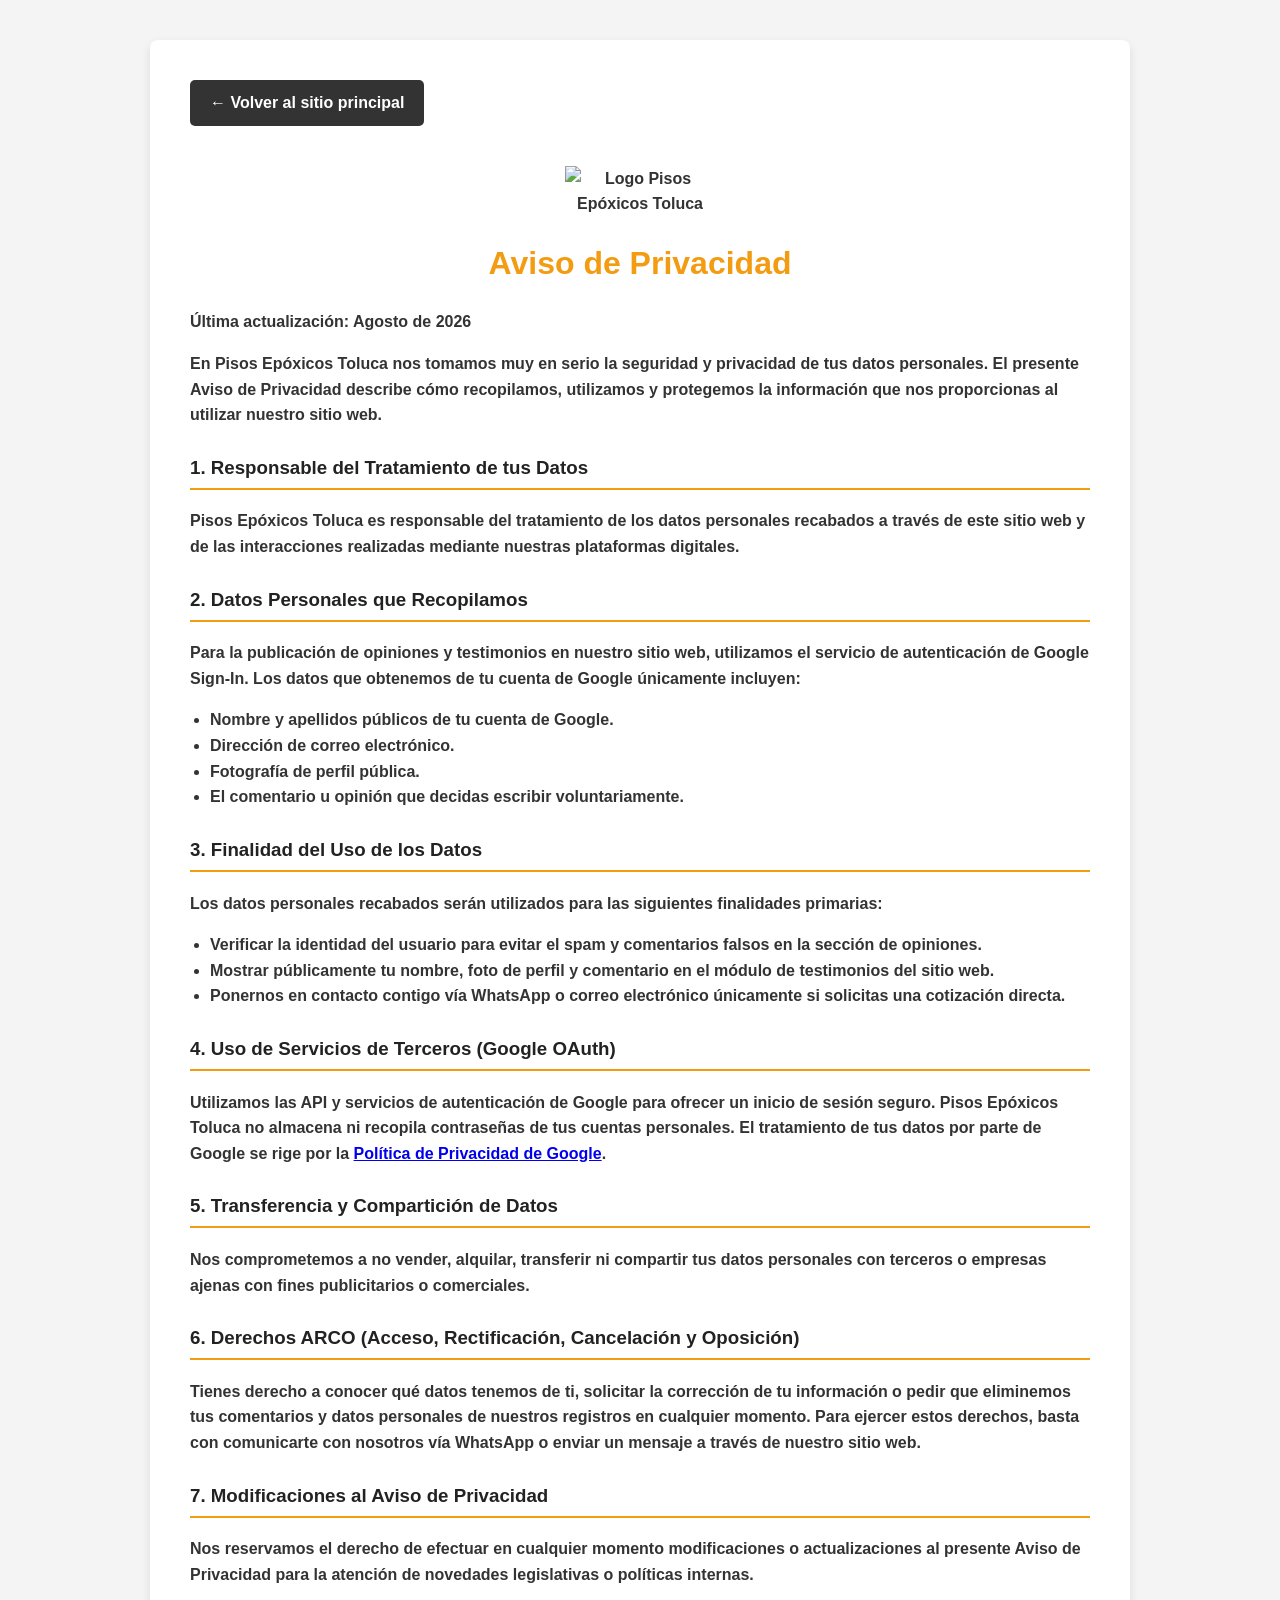
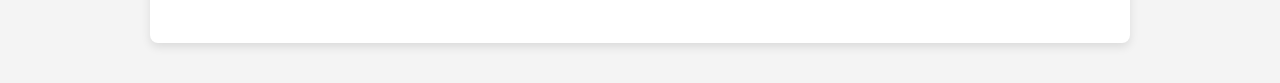
==== privacidad.html @ 03f93120 "Actualizacion de cookies, terminos y condiciones banner de cookies, terminos y condiciones" ====
<!DOCTYPE html>
<html lang="es">
<head>
    <meta charset="UTF-8">
    <meta name="viewport" content="width=device-width, initial-scale=1.0">
    <title>Aviso de Privacidad | Pisos Epóxicos Toluca</title>
    
    <!-- Icono para la pestaña (Favicon) -->
    <link rel="icon" type="image/png" href="img/logolmao.png">
    <link rel="stylesheet" href="pug/estilos.css?v=5">
    <style>
        body {
            font-family: Arial, sans-serif;
            line-height: 1.6;
            background-color: #f4f4f4;
            color: #333;
            margin: 0;
            padding: 0;
        }
        .container {
            max-width: 900px;
            margin: 40px auto;
            background: #fff;
            padding: 40px;
            border-radius: 8px;
            box-shadow: 0 4px 10px rgba(0,0,0,0.1);
        }
        h1 { color: #F39C12; text-align: center; margin-bottom: 20px; }
        h3 { color: #222; border-bottom: 2px solid #F39C12; padding-bottom: 5px; margin-top: 25px; }
        ul { padding-left: 20px; }
        .btn-volver {
            display: inline-block;
            margin-bottom: 20px;
            padding: 10px 20px;
            background: #333;
            color: #fff;
            text-decoration: none;
            border-radius: 5px;
            font-weight: bold;
        }
        .btn-volver:hover { background: #555; }
    </style>

<body>

<div class="container">
    <a href="index.html" class="btn-volver">← Volver al sitio principal</a>
    <div style="text-align: center; margin: 20px 0;">
        <img src="img/logolmao.png" alt="Logo Pisos Epóxicos Toluca" style="max-width: 150px; height: auto;">
    </div>
    <h1>Aviso de Privacidad</h1>
    <p><strong>Última actualización:</strong> Agosto de 2026</p>
    <p>En <strong>Pisos Epóxicos Toluca</strong> nos tomamos muy en serio la seguridad y privacidad de tus datos personales. El presente Aviso de Privacidad describe cómo recopilamos, utilizamos y protegemos la información que nos proporcionas al utilizar nuestro sitio web.</p>

    <h3>1. Responsable del Tratamiento de tus Datos</h3>
    <p><strong>Pisos Epóxicos Toluca</strong> es responsable del tratamiento de los datos personales recabados a través de este sitio web y de las interacciones realizadas mediante nuestras plataformas digitales.</p>

    <h3>2. Datos Personales que Recopilamos</h3>
    <p>Para la publicación de opiniones y testimonios en nuestro sitio web, utilizamos el servicio de autenticación de <strong>Google Sign-In</strong>. Los datos que obtenemos de tu cuenta de Google únicamente incluyen:</p>
    <ul>
        <li>Nombre y apellidos públicos de tu cuenta de Google.</li>
        <li>Dirección de correo electrónico.</li>
        <li>Fotografía de perfil pública.</li>
        <li>El comentario u opinión que decidas escribir voluntariamente.</li>
    </ul>

    <h3>3. Finalidad del Uso de los Datos</h3>
    <p>Los datos personales recabados serán utilizados para las siguientes finalidades primarias:</p>
    <ul>
        <li>Verificar la identidad del usuario para evitar el spam y comentarios falsos en la sección de opiniones.</li>
        <li>Mostrar públicamente tu nombre, foto de perfil y comentario en el módulo de testimonios del sitio web.</li>
        <li>Ponernos en contacto contigo vía WhatsApp o correo electrónico únicamente si solicitas una cotización directa.</li>
    </ul>

    <h3>4. Uso de Servicios de Terceros (Google OAuth)</h3>
    <p>Utilizamos las API y servicios de autenticación de Google para ofrecer un inicio de sesión seguro. <strong>Pisos Epóxicos Toluca</strong> no almacena ni recopila contraseñas de tus cuentas personales. El tratamiento de tus datos por parte de Google se rige por la <a href="https://policies.google.com/privacy" target="_blank" rel="noopener">Política de Privacidad de Google</a>.</p>

    <h3>5. Transferencia y Compartición de Datos</h3>
    <p>Nos comprometemos a no vender, alquilar, transferir ni compartir tus datos personales con terceros o empresas ajenas con fines publicitarios o comerciales.</p>

    <h3>6. Derechos ARCO (Acceso, Rectificación, Cancelación y Oposición)</h3>
    <p>Tienes derecho a conocer qué datos tenemos de ti, solicitar la corrección de tu información o pedir que eliminemos tus comentarios y datos personales de nuestros registros en cualquier momento. Para ejercer estos derechos, basta con comunicarte con nosotros vía <strong>WhatsApp</strong> o enviar un mensaje a través de nuestro sitio web.</p>

    <h3>7. Modificaciones al Aviso de Privacidad</h3>
    <p>Nos reservamos el derecho de efectuar en cualquier momento modificaciones o actualizaciones al presente Aviso de Privacidad para la atención de novedades legislativas o políticas internas.</p>
</div>

</body>
</html>
---- pug/estilos.css ----
/* ESTILOS GENERALES */

body {
    margin: 0;
    font-family: Arial, Helvetica, sans-serif;
    background: #f8f8f8;
    color: #000000;
    font-weight: bold;
}


/* ENCABEZADO*/
.hero {
    background-image:
        linear-gradient(
            rgba(244, 208, 63, 0.35),
            rgba(243, 156, 18, 0.35)
        ),
        url("img/zina2.jpg");

    background-size: cover;
    background-position: center;
    background-repeat: no-repeat;
    text-align: center;
    padding: 40px 20px 50px;
}
.overlay {
    max-width: 1100px;
    margin: 0 auto;
}

.logo-principal {
    display: block;
    width: 100%;
    max-width: 380px;
    margin: 0 auto 20px;
}

.hero-titulo {
    display: inline-block;
    background: #F39C12;
    color: black;
    font-size: 38px;
    font-weight: 900;
    padding: 14px 30px;
    margin-bottom: 15px;
    border-radius: 6px;
}

.hero-subtitulo {
    display: inline-block;
    background: #1a1712;
    color: #F39C12;
    font-size: 22px;
    font-weight: 900;
    padding: 12px 24px;
    border-radius: 6px;
    max-width: 950px;
    line-height: 1.4;
}
/*BOTÓN DE WHATSAPP */

.boton-whatsapp {
    display: inline-block;
    background: #25D366;
    color: white;
    padding: 15px 28px;
    text-decoration: none;
    border-radius: 30px;
    font-size: 18px;
    font-weight: bold;
    transition: transform 0.3s ease, background 0.3s ease;
}

.boton-whatsapp:hover {
    background: #1ebe5d;
    transform: scale(1.05);
}

/* Contenedor del botón debajo de Comentarios */

.contenedor-whatsapp {
    display: flex;
    justify-content: center;
    align-items: center;
    margin-top: 25px;
}


/* SECCIONES */

section {
    padding: 40px 20px;
    max-width: 1100px;
    margin: auto;
    box-sizing: border-box;
}

.titulo-seccion {
    text-align: left;
    font-size: 32px;
    margin-top: 0;
    margin-bottom: 25px;
    color: #F39C12;
    font-weight: bold;
}


/* SERVICIOS */

.servicios {
    display: grid;
    grid-template-columns: repeat(auto-fit, minmax(220px, 1fr));
    gap: 20px;
}


/* TARJETAS */

.card {
    background: rgb(249, 249, 247);
    padding: 25px;
    border-radius: 15px;
    text-align: left;
    box-shadow: 0 4px 12px rgba(0, 0, 0, 0.15);
    box-sizing: border-box;
    font-weight: bold;
    transition: transform 0.3s ease, box-shadow 0.3s ease;
}

.card:hover {
    transform: translateY(-3px);
    box-shadow: 0 8px 18px rgba(0, 0, 0, 0.18);
}

.card h2,
.card h3,
.card h4 {
    margin-top: 0;
    margin-bottom: 15px;
    text-align: left;
}

.card p {
    margin-top: 0;
    margin-bottom: 15px;
    line-height: 1.5;
    text-align: left;
    font-weight: bold;
}

.card p:last-child {
    margin-bottom: 0;
}


/* Tarjetas de información */

.card-informacion {
    width: 100%;
    padding: 30px;
    text-align: left;
}

.card-informacion p {
    margin-top: 0;
    margin-bottom: 16px;
    line-height: 1.6;
    font-size: 16px;
    text-align: left;
    font-weight: bold;
}

.card-informacion p:last-child {
    margin-bottom: 0;
}


/* GALERÍA */

.galeria {
    display: grid;
    grid-template-columns: repeat(4, 1fr);
    gap: 18px;
}

.galeria img {
    width: 100%;
    height: 250px;
    object-fit: cover;
    border-radius: 15px;
    box-shadow: 0 8px 20px rgba(0, 0, 0, 0.25);
    cursor: pointer;
    transition: transform 0.3s ease;
    display: block;
}

.galeria img:hover {
    transform: scale(1.01);
}


/* COMENTARIOS */

.comentarios {
    background: white;
    border-left: 6px solid #b9bdbd;
    padding: 20px;
    border-radius: 10px;
    font-size: 18px;
    text-align: left;
    font-weight: bold;
    box-shadow: 0 4px 12px rgba(0, 0, 0, 0.12);
}

.comentarios p {
    text-align: left;
    line-height: 1.5;
    margin-top: 0;
    margin-bottom: 15px;
}

.comentarios p:last-child {
    margin-bottom: 0;
}


/* PIE DE PÁGINA*/

footer {
    background: #F39C12;
    color: rgb(25, 25, 23);
    text-align: center;
    padding: 20px;
    margin-top: 30px;
    font-weight: bold;
}

footer p {
    margin: 0;
}


/* VISOR DE IMÁGENES*/

.visor {
    display: none;
    position: fixed;
    inset: 0;
    background: rgba(0, 0, 0, 0.92);
    z-index: 999;
    text-align: center;
    padding: 30px;
    box-sizing: border-box;
}

.contenido-visor {
    max-width: 900px;
    margin: auto;
}

.visor img {
    max-width: 90%;
    max-height: 70vh;
    border-radius: 15px;
    box-shadow: 0 8px 25px rgba(0, 0, 0, 0.5);
}

.visor h3,
.visor p {
    color: white;
}

.visor h3 {
    margin-top: 20px;
    margin-bottom: 15px;
    font-size: 24px;
    text-align: center;
}

.visor p {
    max-width: 800px;
    margin: 18px auto 0;
    font-size: 18px;
    line-height: 1.5;
    text-align: center;
}

#cerrar {
    color: white;
    font-size: 40px;
    position: absolute;
    top: 15px;
    right: 30px;
    cursor: pointer;
}


/* FLECHAS DEL VISOR */

.flecha {
    position: absolute;
    top: 50%;
    transform: translateY(-50%);
    background: rgba(255, 255, 255, 0.2);
    color: white;
    border: none;
    font-size: 45px;
    padding: 10px 18px;
    cursor: pointer;
    border-radius: 50%;
}

.flecha:hover {
    background: rgba(255, 255, 255, 0.4);
}

.flecha-izq {
    left: 25px;
}

.flecha-der {
    right: 25px;
}


/* AJUSTES RESPONSIVOS PARA TABLET */

@media (max-width: 768px) {

    body {
        overflow-x: hidden;
    }

    /* Encabezado */

    .hero {
        padding: 30px 15px 40px;
        background-position: center;
    }

    .overlay {
        width: 100%;
    }

    .logo-principal {
        width: 100%;
        max-width: 280px;
        height: auto;
        margin: 0 auto 18px;
    }

    .hero-titulo {
        display: block;
        width: fit-content;
        max-width: 100%;
        margin: 0 auto 15px;
        padding: 12px 18px;
        box-sizing: border-box;
        font-size: 27px;
        line-height: 1.2;
        text-align: center;
    }

    .hero-subtitulo {
        display: block;
        width: 100%;
        max-width: 750px;
        margin: 0 auto;
        padding: 12px 15px;
        box-sizing: border-box;
        font-size: 17px;
        line-height: 1.4;
        text-align: center;
    }

    /* Secciones */

    section {
        width: 100%;
        padding: 30px 15px;
        box-sizing: border-box;
    }

    .titulo-seccion {
        font-size: 27px;
        line-height: 1.2;
    }

    /* Servicios */

    .servicios {
        grid-template-columns: 1fr;
        gap: 18px;
    }

    /* Tarjetas */

    .card,
    .card-informacion {
        width: 100%;
        padding: 22px;
    }

    .card p,
    .card-informacion p {
        font-size: 15px;
        line-height: 1.6;
    }

    /* Galería */

    .galeria {
        grid-template-columns: repeat(2, 1fr);
        gap: 15px;
    }

    .galeria img {
        width: 100%;
        height: 190px;
    }

    /* Comentarios */

    .comentarios {
        padding: 18px;
        font-size: 16px;
    }

    /* WhatsApp */

    .contenedor-whatsapp {
        margin-top: 22px;
    }

    .boton-whatsapp {
        font-size: 16px;
        padding: 14px 22px;
    }

    /* Visor */

    .visor {
        padding: 25px 12px;
    }

    .visor img {
        max-width: 85%;
        max-height: 65vh;
    }

    .flecha {
        font-size: 30px;
        padding: 7px 12px;
    }

    .flecha-izq {
        left: 5px;
    }

    .flecha-der {
        right: 5px;
    }
}


/* AJUSTES PARA CELULAR */

@media (max-width: 480px) {

    .hero {
        padding: 25px 12px 32px;
    }

    .logo-principal {
        max-width: 220px;
        margin-bottom: 15px;
    }

    .hero-titulo {
        width: 100%;
        font-size: 22px;
        padding: 11px 10px;
    }

    .hero-subtitulo {
        font-size: 14px;
        padding: 11px 10px;
        line-height: 1.4;
    }

    section {
        padding: 25px 12px;
    }

    .titulo-seccion {
        font-size: 24px;
    }

    .card,
    .card-informacion {
        padding: 18px;
        border-radius: 12px;
    }

    .card h3 {
        font-size: 19px;
    }

    .card p,
    .card-informacion p {
        font-size: 15px;
    }

    /* Una imagen por fila en celulares */

    .galeria {
        grid-template-columns: 1fr;
        gap: 16px;
    }

    .galeria img {
        height: 230px;
    }

    .comentarios {
        padding: 16px;
        font-size: 15px;
    }

    .boton-whatsapp {
        display: block;
        width: 100%;
        padding: 14px 12px;
        box-sizing: border-box;
        text-align: center;
    }

    footer {
        padding: 18px 12px;
        font-size: 14px;
        line-height: 1.5;
    }

    .visor img {
        max-width: 82%;
        max-height: 60vh;
    }

    .visor h3 {
        font-size: 18px;
    }

    .visor p {
        font-size: 14px;
    }

    #cerrar {
        top: 8px;
        right: 14px;
        font-size: 34px;
    }

    .flecha {
        font-size: 25px;
        padding: 6px 9px;
    }
}
/* WHATSAPP FLOTANTE*/

.whatsapp-flotante {
    position: fixed;
    right: 25px;
    bottom: 25px;
    width: 65px;
    height: 65px;

    display: flex;
    align-items: center;
    justify-content: center;

    background: #25D366;
    color: white;
    font-size: 31px;
    text-decoration: none;

    border-radius: 50%;
    box-shadow: 0 6px 18px rgba(0, 0, 0, 0.35);

    z-index: 900;
    cursor: pointer;

    transition:
        transform 0.3s ease,
        background 0.3s ease,
        box-shadow 0.3s ease;

    animation: pulso-whatsapp 2s infinite;
}

.whatsapp-flotante:hover {
    background: #1ebe5d;
    transform: scale(1.12);
    box-shadow: 0 8px 22px rgba(0, 0, 0, 0.4);
}

@keyframes pulso-whatsapp {
    0% {
        box-shadow:
            0 6px 18px rgba(0, 0, 0, 0.35),
            0 0 0 0 rgba(37, 211, 102, 0.6);
    }

    70% {
        box-shadow:
            0 6px 18px rgba(0, 0, 0, 0.35),
            0 0 0 14px rgba(37, 211, 102, 0);
    }

    100% {
        box-shadow:
            0 6px 18px rgba(0, 0, 0, 0.35),
            0 0 0 0 rgba(37, 211, 102, 0);
    }
}

/* Ocultar flechas del visor en celular */
@media (max-width: 480px) {
    .flecha {
        display: none;
    }
}

/* Ajuste para celular */

@media (max-width: 480px) {

    .whatsapp-flotante {
        width: 56px;
        height: 56px;
        right: 15px;
        bottom: 18px;
        font-size: 27px;
    }
}
.contacto{
    max-width:700px;
    margin:60px auto;
    padding:30px;
    background:#fff;
    border-radius:15px;
    box-shadow:0 5px 20px rgba(0,0,0,.15);
}

.contacto h2{
    text-align:center;
    margin-bottom:20px;
}

.contacto form{
    display:flex;
    flex-direction:column;
    gap:15px;
}

.contacto input,
.contacto select,
.contacto textarea{
    padding:15px;
    border:1px solid #ccc;
    border-radius:10px;
    font-size:16px;
}

.contacto textarea{
    min-height:120px;
    resize:vertical;
}

.contacto button{
    background:#25D366;
    color:#fff;
    border:none;
    padding:15px;
    border-radius:10px;
    font-size:18px;
    cursor:pointer;
    font-weight:bold;
}

.contacto button:hover{
    background:#1fa851;
}
.contacto form{
    display:flex;
    flex-direction:column;
    gap:15px;
}

.contacto input,
.contacto select,
.contacto textarea,
.contacto button{
    width:100%;
    box-sizing:border-box;
}

.contacto textarea{
    min-height:120px;
}

.contacto button{
    background:#25D366;
    color:white;
    border:none;
    padding:15px;
    border-radius:10px;
    font-size:18px;
    cursor:pointer;
}
.contacto button{
    transition:.3s;
}

.contacto button:hover{
    transform:scale(1.02);
}
/* MENÚ PRINCIPAL + NAVEGACIÓN ENTRE SECCIONES */

html {
    scroll-behavior: smooth;
    scroll-padding-top: 85px;
}

#inicio,
#servicios,
#nosotros,
#proyectos,
#cotizacion {
    scroll-margin-top: 85px;
}

.menu-principal {
    position: sticky;
    top: 0;
    z-index: 950;
    width: 100%;
    background: #15120e;
    box-shadow: 0 3px 12px rgba(0, 0, 0, 0.28);
}

.menu-contenedor {
    max-width: 1100px;
    margin: 0 auto;
    padding: 0 20px;
    display: flex;
    align-items: center;
    justify-content: center;
    gap: 6px;
    box-sizing: border-box;
}

.menu-principal a {
    display: block;
    padding: 18px 16px;
    color: #ffffff;
    text-decoration: none;
    font-size: 16px;
    font-weight: 900;
    white-space: nowrap;
    border-bottom: 3px solid transparent;
    transition:
        color 0.25s ease,
        background 0.25s ease,
        border-color 0.25s ease;
}

.menu-principal a:hover,
.menu-principal a:focus-visible {
    color: #F39C12;
    background: rgba(255, 255, 255, 0.06);
    border-bottom-color: #F39C12;
    outline: none;
}


/* APARTADO GENERAL DE PROYECTOS REALIZADOS */

.proyectos-realizados {
    max-width: none;
    width: 100%;
    margin-top: 45px;
    padding: 70px 20px;
    background: #eeeeee;
    box-sizing: border-box;
}

.encabezado-proyectos {
    max-width: 900px;
    margin: 0 auto 25px;
    text-align: center;
}

.etiqueta-proyectos {
    display: inline-block;
    margin-bottom: 14px;
    padding: 8px 18px;
    border-radius: 999px;
    background: #15120e;
    color: #F39C12;
    font-size: 14px;
    font-weight: 900;
    letter-spacing: 1px;
    text-transform: uppercase;
}

.encabezado-proyectos h2 {
    margin: 0 0 16px;
    color: #F39C12;
    font-size: 42px;
    line-height: 1.15;
}

.encabezado-proyectos p {
    max-width: 800px;
    margin: 0 auto;
    color: #333333;
    font-size: 18px;
    line-height: 1.65;
}

.contenedor-proyectos {
    max-width: 1100px;
    margin: 0 auto;
}

.proyecto-item {
    max-width: none;
    padding: 48px 0;
}

.proyecto-item + .proyecto-item {
    border-top: 2px solid rgba(243, 156, 18, 0.28);
}

.proyecto-item .titulo-seccion {
    margin-bottom: 26px;
}


/* MENÚ Y PROYECTOS EN TABLET */

@media (max-width: 768px) {

    html {
        scroll-padding-top: 70px;
    }

    #inicio,
    #servicios,
    #nosotros,
    #proyectos,
    #cotizacion {
        scroll-margin-top: 70px;
    }

    .menu-contenedor {
        justify-content: flex-start;
        gap: 0;
        overflow-x: auto;
        padding: 0 8px;
        scrollbar-width: none;
    }

    .menu-contenedor::-webkit-scrollbar {
        display: none;
    }

    .menu-principal a {
        flex: 0 0 auto;
        padding: 15px 13px;
        font-size: 14px;
    }

    .proyectos-realizados {
        padding: 52px 15px;
    }

    .encabezado-proyectos {
        margin-bottom: 15px;
    }

    .encabezado-proyectos h2 {
        font-size: 34px;
    }

    .encabezado-proyectos p {
        font-size: 16px;
    }

    .proyecto-item {
        padding: 38px 0;
    }
}


/* MENÚ Y PROYECTOS EN CELULAR */

@media (max-width: 480px) {

    html {
        scroll-padding-top: 62px;
    }

    #inicio,
    #servicios,
    #nosotros,
    #proyectos,
    #cotizacion {
        scroll-margin-top: 62px;
    }

    .menu-principal a {
        padding: 13px 11px;
        font-size: 13px;
    }

    .proyectos-realizados {
        margin-top: 25px;
        padding: 42px 12px;
    }

    .etiqueta-proyectos {
        padding: 7px 14px;
        font-size: 12px;
    }

    .encabezado-proyectos h2 {
        font-size: 29px;
    }

    .encabezado-proyectos p {
        font-size: 15px;
        line-height: 1.55;
    }

    .proyecto-item {
        padding: 32px 0;
    }
}
/* ANIMACIONES AL HACER SCROLL*/

.animar-entrada {
    opacity: 0;
    transform: translateY(30px);
    transition:
        opacity 0.7s ease,
        transform 0.7s ease;
}

.animar-entrada.visible {
    opacity: 1;
    transform: translateY(0);
}

/* Animación inicial del encabezado */

.logo-principal {
    animation: entrada-logo 0.8s ease;
}

.hero-titulo {
    animation: entrada-titulo 0.9s ease;
}

.hero-subtitulo {
    animation: entrada-subtitulo 1s ease;
}

@keyframes entrada-logo {
    from {
        opacity: 0;
        transform: scale(0.85);
    }

    to {
        opacity: 1;
        transform: scale(1);
    }
}

@keyframes entrada-titulo {
    from {
        opacity: 0;
        transform: translateY(25px);
    }

    to {
        opacity: 1;
        transform: translateY(0);
    }
}

@keyframes entrada-subtitulo {
    from {
        opacity: 0;
        transform: translateY(35px);
    }

    to {
        opacity: 1;
        transform: translateY(0);
    }
}

/* Respetar usuarios que desactivan animaciones */

@media (prefers-reduced-motion: reduce) {

    *,
    *::before,
    *::after {
        animation: none !important;
        transition: none !important;
        scroll-behavior: auto !important;
    }

    .animar-entrada {
        opacity: 1;
        transform: none;
    }
}
/*  ESTILOS PARA LOS TESTIMONIOS */

.Testimonios {
    display: flex;
    gap: 20px; 
    justify-content: center; 
    margin-top: 30px;
    flex-wrap: wrap; 
}

.card-testimonio {
    background-color: #ffffff; 
    padding: 25px;
    border-radius: 12px; 
    box-shadow: 0 4px 10px rgba(0, 0, 0, 0.1); 
    max-width: 320px;
    text-align: center;
    border-top: 4px solid #f39c12;
}

.card-testimonio h3 {
    color: #333333;
    font-size: 1.2rem;
    margin-bottom: 10px;
    margin-top: 0;
}

.card-testimonio p {
    font-style: italic; 
    color: #555555;
    line-height: 1.5;
}

/*Estilos del Banner de Cookies y Privacidad*/

        .cookie-banner {
            position: fixed;
            bottom: 20px;
            left: 50%;
            transform: translateX(-50%);
            width: 90%;
            max-width: 700px;
            background-color: #1e1e1e;
            color: #ffffff;
            padding: 15px 20px;
            border-radius: 12px;
            box-shadow: 0 10px 25px rgba(0, 0, 0, 0.5);
            z-index: 9999;
            display: none; /* Se activa mediante JS si no se ha aceptado */
            font-size: 0.9rem;
            border: 1px solid #333;
            font-family: inherit;
        }
        .cookie-content {
            display: flex;
            flex-direction: column;
            align-items: center;
            gap: 12px;
            text-align: center;
        }
        .cookie-content p {
            margin: 0;
            line-height: 1.4;
        }
        .cookie-link {
            color: #F39C12;
            text-decoration: underline;
        }
        .cookie-link:hover {
            color: #e65100;
        }
        .btn-accept-cookies {
            background-color: #F39C12;
            color: #ffffff;
            border: none;
            padding: 8px 22px;
            border-radius: 6px;
            font-weight: bold;
            cursor: pointer;
            transition: background-color 0.2s ease;
        }
        .btn-accept-cookies:hover {
            background-color: #d68910;
        }
        @media (min-width: 600px) {
            .cookie-content {
                flex-direction: row;
                justify-content: space-between;
                text-align: left;
            }
        }
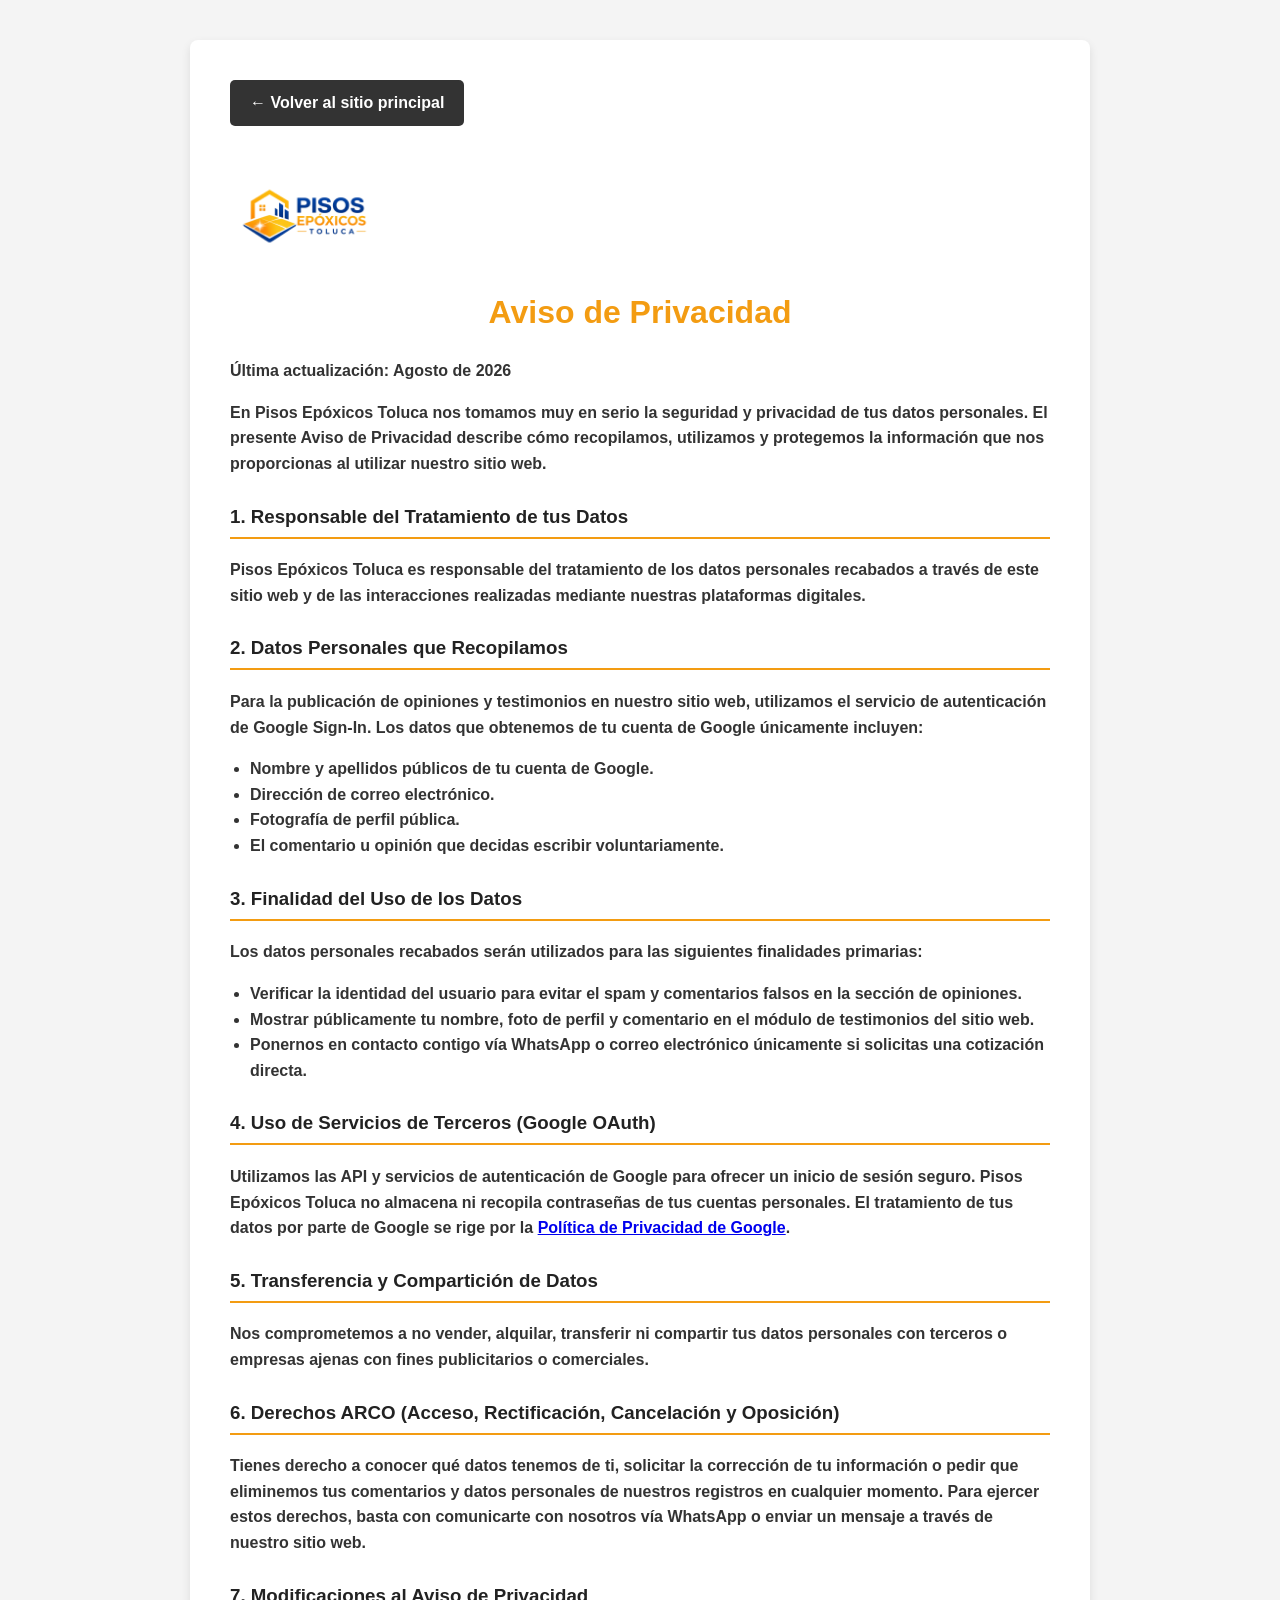
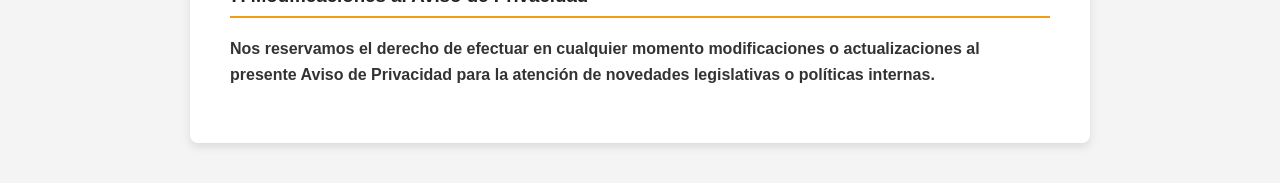
==== commit 7a2cb6ba: "Nueva Imagen Exquisita actualización" ====
--- a/privacidad.html
+++ b/privacidad.html
@@ -46,7 +46,7 @@
 <div class="container">
     <a href="index.html" class="btn-volver">← Volver al sitio principal</a>
     <div style="text-align: center; margin: 20px 0;">
-        <img src="img/logolmao.png" alt="Logo Pisos Epóxicos Toluca" style="max-width: 150px; height: auto;">
+        <img src="img/Logo.png" alt="Logo Pisos Epóxicos Toluca" style="max-width: 150px; height: auto;">
     </div>
     <h1>Aviso de Privacidad</h1>
     <p><strong>Última actualización:</strong> Agosto de 2026</p>
--- a/pug/estilos.css
+++ b/pug/estilos.css
@@ -1,4 +1,13 @@
 /* ESTILOS GENERALES */
+*, *::before, *::after {
+    box-sizing: border-box;
+}
+
+html {
+    overflow-x: hidden;
+    scroll-behavior: smooth;
+    scroll-padding-top: 85px;
+}
 
 body {
     margin: 0;
@@ -8,87 +17,169 @@
     font-weight: bold;
 }
 
-
-/* ENCABEZADO*/
+img, svg, video {
+    max-width: 100%;
+    height: auto;
+    display: block;
+}
+
+/* ==========================================
+   MENÚ PRINCIPAL
+========================================== */
+#inicio, #servicios, #nosotros, #proyectos, #cotizacion {
+    scroll-margin-top: 85px;
+}
+
+.menu-principal {
+    position: sticky;
+    top: 0;
+    z-index: 950;
+    width: 100%;
+    background-color: #0b0b0b;
+    border-bottom: 1px solid #222;
+    box-shadow: 0 3px 12px rgba(0, 0, 0, 0.28);
+}
+
+.menu-principal a {
+    text-decoration: none;
+}
+
+.menu-contenedor {
+    display: flex;
+    justify-content: space-between;
+    align-items: center; 
+    max-width: 1100px;
+    margin: 0 auto;
+    padding: 15px 20px;
+    box-sizing: border-box;
+}
+
+.logo-nav {
+    height: 45px; 
+    width: auto;
+    display: block;
+}
+
+.enlaces-nav {
+    display: flex;
+    gap: 25px;
+}
+
+.enlaces-nav a {
+    color: #cccccc;
+    font-size: 15px;
+    font-weight: bold;
+    transition: color 0.3s;
+    white-space: nowrap;
+}
+
+.enlaces-nav a:hover {
+    color: #F39C12; 
+}
+
+.btn-llamar {
+    background: #F39C12;
+    color: #000000;
+    padding: 10px 20px;
+    border-radius: 6px;
+    font-weight: bold;
+    font-size: 14px;
+    transition: background 0.3s;
+    white-space: nowrap;
+    flex-shrink: 0;
+}
+
+.btn-llamar:hover {
+    background: #e67e22;
+}
+
+/* ==========================================
+   ENCABEZADO (HERO)
+========================================== */
 .hero {
-    background-image:
-        linear-gradient(
-            rgba(244, 208, 63, 0.35),
-            rgba(243, 156, 18, 0.35)
-        ),
-        url("img/zina2.jpg");
-
+    background-image: linear-gradient(rgba(0, 0, 0, 0.75), rgba(0, 0, 0, 0.8)), url("img/zina2.jpg");
     background-size: cover;
     background-position: center;
     background-repeat: no-repeat;
-    text-align: center;
-    padding: 40px 20px 50px;
-}
+    padding: 100px 20px 120px; 
+}
+
 .overlay {
     max-width: 1100px;
     margin: 0 auto;
-}
-
-.logo-principal {
-    display: block;
-    width: 100%;
-    max-width: 380px;
-    margin: 0 auto 20px;
+    text-align: left; 
+    display: flex;
+    flex-direction: column;
+    align-items: flex-start;
+}
+
+.insignia {
+    background: rgba(243, 156, 18, 0.15);
+    color: #F39C12;
+    padding: 6px 14px;
+    border-radius: 4px;
+    font-size: 12px;
+    font-weight: 900;
+    letter-spacing: 1px;
+    margin-bottom: 25px;
+    border: 1px solid rgba(243, 156, 18, 0.5);
 }
 
 .hero-titulo {
-    display: inline-block;
+    color: #ffffff; 
+    font-size: 52px;
+    font-weight: 900;
+    margin: 0 0 15px 0;
+    max-width: 700px;
+    line-height: 1.1;
+}
+
+.hero-subtitulo {
+    color: #cccccc;
+    font-size: 18px;
+    font-weight: normal;
+    margin: 0 0 35px 0;
+    max-width: 600px;
+    line-height: 1.5;
+}
+
+.hero-botones {
+    display: flex;
+    gap: 15px;
+    flex-wrap: wrap;
+}
+
+.btn-principal, .btn-secundario {
+    padding: 15px 30px;
+    border-radius: 6px;
+    font-size: 16px;
+    font-weight: bold;
+    text-decoration: none;
+    transition: all 0.3s ease;
+}
+
+.btn-principal {
     background: #F39C12;
-    color: black;
-    font-size: 38px;
-    font-weight: 900;
-    padding: 14px 30px;
-    margin-bottom: 15px;
-    border-radius: 6px;
-}
-
-.hero-subtitulo {
-    display: inline-block;
-    background: #1a1712;
-    color: #F39C12;
-    font-size: 22px;
-    font-weight: 900;
-    padding: 12px 24px;
-    border-radius: 6px;
-    max-width: 950px;
-    line-height: 1.4;
-}
-/*BOTÓN DE WHATSAPP */
-
-.boton-whatsapp {
-    display: inline-block;
-    background: #25D366;
-    color: white;
-    padding: 15px 28px;
-    text-decoration: none;
-    border-radius: 30px;
-    font-size: 18px;
-    font-weight: bold;
-    transition: transform 0.3s ease, background 0.3s ease;
-}
-
-.boton-whatsapp:hover {
-    background: #1ebe5d;
-    transform: scale(1.05);
-}
-
-/* Contenedor del botón debajo de Comentarios */
-
-.contenedor-whatsapp {
-    display: flex;
-    justify-content: center;
-    align-items: center;
-    margin-top: 25px;
-}
-
-
-/* SECCIONES */
-
+    color: #000000;
+}
+
+.btn-principal:hover {
+    background: #e67e22;
+}
+
+.btn-secundario {
+    background: transparent;
+    color: #ffffff;
+    border: 2px solid #ffffff;
+}
+
+.btn-secundario:hover {
+    background: rgba(255, 255, 255, 0.15);
+}
+
+/* ==========================================
+   SECCIONES GENERALES
+========================================== */
 section {
     padding: 40px 20px;
     max-width: 1100px;
@@ -105,17 +196,14 @@
     font-weight: bold;
 }
 
-
-/* SERVICIOS */
-
+/* ==========================================
+   SERVICIOS Y TARJETAS BÁSICAS
+========================================== */
 .servicios {
     display: grid;
     grid-template-columns: repeat(auto-fit, minmax(220px, 1fr));
     gap: 20px;
 }
-
-
-/* TARJETAS */
 
 .card {
     background: rgb(249, 249, 247);
@@ -133,9 +221,7 @@
     box-shadow: 0 8px 18px rgba(0, 0, 0, 0.18);
 }
 
-.card h2,
-.card h3,
-.card h4 {
+.card h2, .card h3, .card h4 {
     margin-top: 0;
     margin-bottom: 15px;
     text-align: left;
@@ -153,9 +239,6 @@
     margin-bottom: 0;
 }
 
-
-/* Tarjetas de información */
-
 .card-informacion {
     width: 100%;
     padding: 30px;
@@ -163,70 +246,200 @@
 }
 
 .card-informacion p {
+    font-size: 16px;
+    font-weight: bold;
+}
+
+/* ==========================================
+   NUEVA GALERÍA DE PROYECTOS
+========================================== */
+.proyectos-realizados {
+    max-width: none;
+    width: 100%;
+    margin-top: 45px;
+    padding: 70px 20px;
+    background: #eeeeee;
+    box-sizing: border-box;
+}
+
+.encabezado-proyectos {
+    max-width: 900px;
+    margin: 0 auto 25px;
+    text-align: center;
+}
+
+.etiqueta-proyectos {
+    display: inline-block;
+    margin-bottom: 14px;
+    padding: 8px 18px;
+    border-radius: 999px;
+    background: #15120e;
+    color: #F39C12;
+    font-size: 14px;
+    font-weight: 900;
+    letter-spacing: 1px;
+    text-transform: uppercase;
+}
+
+.encabezado-proyectos h2 {
+    margin: 0 0 16px;
+    color: #F39C12;
+    font-size: 42px;
+    line-height: 1.15;
+}
+
+.encabezado-proyectos p {
+    max-width: 800px;
+    margin: 0 auto;
+    color: #333333;
+    font-size: 18px;
+    line-height: 1.65;
+}
+
+.galeria-proyectos-light {
+    display: grid;
+    grid-template-columns: repeat(auto-fit, minmax(320px, 1fr));
+    gap: 25px;
+    max-width: 1100px;
+    margin: 0 auto;
+}
+
+.card-proyecto-light {
+    background: #ffffff;
+    border-radius: 14px;
+    overflow: hidden;
+    border: 1px solid #e0e0e0;
+    box-shadow: 0 4px 15px rgba(0, 0, 0, 0.08);
+    transition: transform 0.3s ease, box-shadow 0.3s ease;
+}
+
+.card-proyecto-light:hover {
+    transform: translateY(-4px);
+    box-shadow: 0 8px 22px rgba(0, 0, 0, 0.12);
+}
+
+.card-proyecto-light img {
+    width: 100%;
+    height: 220px;
+    object-fit: cover;
+    display: block;
+}
+
+.info-proyecto-light {
+    padding: 20px;
+    text-align: left;
+}
+
+.ubicacion-tag-light {
+    font-size: 12px;
+    color: #F39C12;
+    font-weight: bold;
+    text-transform: uppercase;
+    letter-spacing: 0.5px;
+    display: block;
+    margin-bottom: 6px;
+}
+
+.info-proyecto-light h3 {
+    margin: 0;
+    font-size: 18px;
+    color: #1a1a1a;
+    line-height: 1.4;
+}
+
+/* ==========================================
+   TESTIMONIOS
+========================================== */
+.Testimonios {
+    display: flex;
+    gap: 20px; 
+    justify-content: center; 
+    margin-top: 30px;
+    flex-wrap: wrap; 
+}
+
+.card-testimonio {
+    background-color: #ffffff; 
+    padding: 25px;
+    border-radius: 12px; 
+    box-shadow: 0 4px 10px rgba(0, 0, 0, 0.1); 
+    max-width: 320px;
+    width: 100%;
+    text-align: center;
+    border-top: 4px solid #f39c12;
+}
+
+.card-testimonio h3 {
+    color: #333333;
+    font-size: 1.2rem;
+    margin-bottom: 10px;
     margin-top: 0;
-    margin-bottom: 16px;
-    line-height: 1.6;
+}
+
+.card-testimonio p {
+    font-style: italic; 
+    color: #555555;
+    line-height: 1.5;
+}
+
+/* ==========================================
+   CONTACTO
+========================================== */
+.contacto {
+    max-width: 700px;
+    margin: 60px auto;
+    padding: 30px;
+    background: #fff;
+    border-radius: 15px;
+    box-shadow: 0 5px 20px rgba(0,0,0,.15);
+}
+
+.contacto h2 {
+    text-align: center;
+    margin-bottom: 20px;
+}
+
+.contacto form {
+    display: flex;
+    flex-direction: column;
+    gap: 15px;
+}
+
+.contacto input,
+.contacto select,
+.contacto textarea,
+.contacto button {
+    width: 100%;
+    box-sizing: border-box;
+    padding: 15px;
+    border-radius: 10px;
     font-size: 16px;
-    text-align: left;
-    font-weight: bold;
-}
-
-.card-informacion p:last-child {
-    margin-bottom: 0;
-}
-
-
-/* GALERÍA */
-
-.galeria {
-    display: grid;
-    grid-template-columns: repeat(4, 1fr);
-    gap: 18px;
-}
-
-.galeria img {
-    width: 100%;
-    height: 250px;
-    object-fit: cover;
-    border-radius: 15px;
-    box-shadow: 0 8px 20px rgba(0, 0, 0, 0.25);
+    border: 1px solid #ccc;
+}
+
+.contacto textarea {
+    min-height: 120px;
+    resize: vertical;
+}
+
+.contacto button {
+    background: #25D366;
+    color: white;
+    border: none;
+    font-size: 18px;
     cursor: pointer;
-    transition: transform 0.3s ease;
-    display: block;
-}
-
-.galeria img:hover {
-    transform: scale(1.01);
-}
-
-
-/* COMENTARIOS */
-
-.comentarios {
-    background: white;
-    border-left: 6px solid #b9bdbd;
-    padding: 20px;
-    border-radius: 10px;
-    font-size: 18px;
-    text-align: left;
-    font-weight: bold;
-    box-shadow: 0 4px 12px rgba(0, 0, 0, 0.12);
-}
-
-.comentarios p {
-    text-align: left;
-    line-height: 1.5;
-    margin-top: 0;
-    margin-bottom: 15px;
-}
-
-.comentarios p:last-child {
-    margin-bottom: 0;
-}
-
-
-/* PIE DE PÁGINA*/
-
+    font-weight: bold;
+    transition: .3s;
+}
+
+.contacto button:hover {
+    background: #1fa851;
+    transform: scale(1.02);
+}
+
+/* ==========================================
+   PIE DE PÁGINA
+========================================== */
 footer {
     background: #F39C12;
     color: rgb(25, 25, 23);
@@ -240,9 +453,45 @@
     margin: 0;
 }
 
-
-/* VISOR DE IMÁGENES*/
-
+/* ==========================================
+   WHATSAPP FLOTANTE
+========================================== */
+.whatsapp-flotante {
+    position: fixed;
+    right: 25px;
+    bottom: 25px;
+    width: 65px;
+    height: 65px;
+    display: flex;
+    align-items: center;
+    justify-content: center;
+    background: #25D366;
+    color: white;
+    font-size: 31px;
+    text-decoration: none;
+    border-radius: 50%;
+    box-shadow: 0 6px 18px rgba(0, 0, 0, 0.35);
+    z-index: 900;
+    cursor: pointer;
+    transition: transform 0.3s ease, background 0.3s ease, box-shadow 0.3s ease;
+    animation: pulso-whatsapp 2s infinite;
+}
+
+.whatsapp-flotante:hover {
+    background: #1ebe5d;
+    transform: scale(1.12);
+    box-shadow: 0 8px 22px rgba(0, 0, 0, 0.4);
+}
+
+@keyframes pulso-whatsapp {
+    0% { box-shadow: 0 6px 18px rgba(0, 0, 0, 0.35), 0 0 0 0 rgba(37, 211, 102, 0.6); }
+    70% { box-shadow: 0 6px 18px rgba(0, 0, 0, 0.35), 0 0 0 14px rgba(37, 211, 102, 0); }
+    100% { box-shadow: 0 6px 18px rgba(0, 0, 0, 0.35), 0 0 0 0 rgba(37, 211, 102, 0); }
+}
+
+/* ==========================================
+   VISOR DE IMÁGENES
+========================================== */
 .visor {
     display: none;
     position: fixed;
@@ -264,10 +513,10 @@
     max-height: 70vh;
     border-radius: 15px;
     box-shadow: 0 8px 25px rgba(0, 0, 0, 0.5);
-}
-
-.visor h3,
-.visor p {
+    margin: 0 auto;
+}
+
+.visor h3, .visor p {
     color: white;
 }
 
@@ -275,7 +524,6 @@
     margin-top: 20px;
     margin-bottom: 15px;
     font-size: 24px;
-    text-align: center;
 }
 
 .visor p {
@@ -283,7 +531,6 @@
     margin: 18px auto 0;
     font-size: 18px;
     line-height: 1.5;
-    text-align: center;
 }
 
 #cerrar {
@@ -294,9 +541,6 @@
     right: 30px;
     cursor: pointer;
 }
-
-
-/* FLECHAS DEL VISOR */
 
 .flecha {
     position: absolute;
@@ -311,651 +555,75 @@
     border-radius: 50%;
 }
 
-.flecha:hover {
-    background: rgba(255, 255, 255, 0.4);
-}
-
-.flecha-izq {
-    left: 25px;
-}
-
-.flecha-der {
-    right: 25px;
-}
-
-
-/* AJUSTES RESPONSIVOS PARA TABLET */
-
-@media (max-width: 768px) {
-
-    body {
-        overflow-x: hidden;
+.flecha:hover { background: rgba(255, 255, 255, 0.4); }
+.flecha-izq { left: 25px; }
+.flecha-der { right: 25px; }
+
+/* ==========================================
+   BANNER DE COOKIES
+========================================== */
+.cookie-banner {
+    position: fixed;
+    bottom: 20px;
+    left: 50%;
+    transform: translateX(-50%);
+    width: 90%;
+    max-width: 700px;
+    background-color: #1e1e1e;
+    color: #ffffff;
+    padding: 15px 20px;
+    border-radius: 12px;
+    box-shadow: 0 10px 25px rgba(0, 0, 0, 0.5);
+    z-index: 9999;
+    display: none; 
+    font-size: 0.9rem;
+    border: 1px solid #333;
+}
+
+.cookie-content {
+    display: flex;
+    flex-direction: column;
+    align-items: center;
+    gap: 12px;
+    text-align: center;
+}
+
+.cookie-content p {
+    margin: 0;
+    line-height: 1.4;
+}
+
+.cookie-link { color: #F39C12; text-decoration: underline; }
+.cookie-link:hover { color: #e65100; }
+
+.btn-accept-cookies {
+    background-color: #F39C12;
+    color: #ffffff;
+    border: none;
+    padding: 8px 22px;
+    border-radius: 6px;
+    font-weight: bold;
+    cursor: pointer;
+    transition: background-color 0.2s ease;
+}
+
+.btn-accept-cookies:hover { background-color: #d68910; }
+
+@media (min-width: 600px) {
+    .cookie-content {
+        flex-direction: row;
+        justify-content: space-between;
+        text-align: left;
     }
-
-    /* Encabezado */
-
-    .hero {
-        padding: 30px 15px 40px;
-        background-position: center;
-    }
-
-    .overlay {
-        width: 100%;
-    }
-
-    .logo-principal {
-        width: 100%;
-        max-width: 280px;
-        height: auto;
-        margin: 0 auto 18px;
-    }
-
-    .hero-titulo {
-        display: block;
-        width: fit-content;
-        max-width: 100%;
-        margin: 0 auto 15px;
-        padding: 12px 18px;
-        box-sizing: border-box;
-        font-size: 27px;
-        line-height: 1.2;
-        text-align: center;
-    }
-
-    .hero-subtitulo {
-        display: block;
-        width: 100%;
-        max-width: 750px;
-        margin: 0 auto;
-        padding: 12px 15px;
-        box-sizing: border-box;
-        font-size: 17px;
-        line-height: 1.4;
-        text-align: center;
-    }
-
-    /* Secciones */
-
-    section {
-        width: 100%;
-        padding: 30px 15px;
-        box-sizing: border-box;
-    }
-
-    .titulo-seccion {
-        font-size: 27px;
-        line-height: 1.2;
-    }
-
-    /* Servicios */
-
-    .servicios {
-        grid-template-columns: 1fr;
-        gap: 18px;
-    }
-
-    /* Tarjetas */
-
-    .card,
-    .card-informacion {
-        width: 100%;
-        padding: 22px;
-    }
-
-    .card p,
-    .card-informacion p {
-        font-size: 15px;
-        line-height: 1.6;
-    }
-
-    /* Galería */
-
-    .galeria {
-        grid-template-columns: repeat(2, 1fr);
-        gap: 15px;
-    }
-
-    .galeria img {
-        width: 100%;
-        height: 190px;
-    }
-
-    /* Comentarios */
-
-    .comentarios {
-        padding: 18px;
-        font-size: 16px;
-    }
-
-    /* WhatsApp */
-
-    .contenedor-whatsapp {
-        margin-top: 22px;
-    }
-
-    .boton-whatsapp {
-        font-size: 16px;
-        padding: 14px 22px;
-    }
-
-    /* Visor */
-
-    .visor {
-        padding: 25px 12px;
-    }
-
-    .visor img {
-        max-width: 85%;
-        max-height: 65vh;
-    }
-
-    .flecha {
-        font-size: 30px;
-        padding: 7px 12px;
-    }
-
-    .flecha-izq {
-        left: 5px;
-    }
-
-    .flecha-der {
-        right: 5px;
-    }
-}
-
-
-/* AJUSTES PARA CELULAR */
-
-@media (max-width: 480px) {
-
-    .hero {
-        padding: 25px 12px 32px;
-    }
-
-    .logo-principal {
-        max-width: 220px;
-        margin-bottom: 15px;
-    }
-
-    .hero-titulo {
-        width: 100%;
-        font-size: 22px;
-        padding: 11px 10px;
-    }
-
-    .hero-subtitulo {
-        font-size: 14px;
-        padding: 11px 10px;
-        line-height: 1.4;
-    }
-
-    section {
-        padding: 25px 12px;
-    }
-
-    .titulo-seccion {
-        font-size: 24px;
-    }
-
-    .card,
-    .card-informacion {
-        padding: 18px;
-        border-radius: 12px;
-    }
-
-    .card h3 {
-        font-size: 19px;
-    }
-
-    .card p,
-    .card-informacion p {
-        font-size: 15px;
-    }
-
-    /* Una imagen por fila en celulares */
-
-    .galeria {
-        grid-template-columns: 1fr;
-        gap: 16px;
-    }
-
-    .galeria img {
-        height: 230px;
-    }
-
-    .comentarios {
-        padding: 16px;
-        font-size: 15px;
-    }
-
-    .boton-whatsapp {
-        display: block;
-        width: 100%;
-        padding: 14px 12px;
-        box-sizing: border-box;
-        text-align: center;
-    }
-
-    footer {
-        padding: 18px 12px;
-        font-size: 14px;
-        line-height: 1.5;
-    }
-
-    .visor img {
-        max-width: 82%;
-        max-height: 60vh;
-    }
-
-    .visor h3 {
-        font-size: 18px;
-    }
-
-    .visor p {
-        font-size: 14px;
-    }
-
-    #cerrar {
-        top: 8px;
-        right: 14px;
-        font-size: 34px;
-    }
-
-    .flecha {
-        font-size: 25px;
-        padding: 6px 9px;
-    }
-}
-/* WHATSAPP FLOTANTE*/
-
-.whatsapp-flotante {
-    position: fixed;
-    right: 25px;
-    bottom: 25px;
-    width: 65px;
-    height: 65px;
-
-    display: flex;
-    align-items: center;
-    justify-content: center;
-
-    background: #25D366;
-    color: white;
-    font-size: 31px;
-    text-decoration: none;
-
-    border-radius: 50%;
-    box-shadow: 0 6px 18px rgba(0, 0, 0, 0.35);
-
-    z-index: 900;
-    cursor: pointer;
-
-    transition:
-        transform 0.3s ease,
-        background 0.3s ease,
-        box-shadow 0.3s ease;
-
-    animation: pulso-whatsapp 2s infinite;
-}
-
-.whatsapp-flotante:hover {
-    background: #1ebe5d;
-    transform: scale(1.12);
-    box-shadow: 0 8px 22px rgba(0, 0, 0, 0.4);
-}
-
-@keyframes pulso-whatsapp {
-    0% {
-        box-shadow:
-            0 6px 18px rgba(0, 0, 0, 0.35),
-            0 0 0 0 rgba(37, 211, 102, 0.6);
-    }
-
-    70% {
-        box-shadow:
-            0 6px 18px rgba(0, 0, 0, 0.35),
-            0 0 0 14px rgba(37, 211, 102, 0);
-    }
-
-    100% {
-        box-shadow:
-            0 6px 18px rgba(0, 0, 0, 0.35),
-            0 0 0 0 rgba(37, 211, 102, 0);
-    }
-}
-
-/* Ocultar flechas del visor en celular */
-@media (max-width: 480px) {
-    .flecha {
-        display: none;
-    }
-}
-
-/* Ajuste para celular */
-
-@media (max-width: 480px) {
-
-    .whatsapp-flotante {
-        width: 56px;
-        height: 56px;
-        right: 15px;
-        bottom: 18px;
-        font-size: 27px;
-    }
-}
-.contacto{
-    max-width:700px;
-    margin:60px auto;
-    padding:30px;
-    background:#fff;
-    border-radius:15px;
-    box-shadow:0 5px 20px rgba(0,0,0,.15);
-}
-
-.contacto h2{
-    text-align:center;
-    margin-bottom:20px;
-}
-
-.contacto form{
-    display:flex;
-    flex-direction:column;
-    gap:15px;
-}
-
-.contacto input,
-.contacto select,
-.contacto textarea{
-    padding:15px;
-    border:1px solid #ccc;
-    border-radius:10px;
-    font-size:16px;
-}
-
-.contacto textarea{
-    min-height:120px;
-    resize:vertical;
-}
-
-.contacto button{
-    background:#25D366;
-    color:#fff;
-    border:none;
-    padding:15px;
-    border-radius:10px;
-    font-size:18px;
-    cursor:pointer;
-    font-weight:bold;
-}
-
-.contacto button:hover{
-    background:#1fa851;
-}
-.contacto form{
-    display:flex;
-    flex-direction:column;
-    gap:15px;
-}
-
-.contacto input,
-.contacto select,
-.contacto textarea,
-.contacto button{
-    width:100%;
-    box-sizing:border-box;
-}
-
-.contacto textarea{
-    min-height:120px;
-}
-
-.contacto button{
-    background:#25D366;
-    color:white;
-    border:none;
-    padding:15px;
-    border-radius:10px;
-    font-size:18px;
-    cursor:pointer;
-}
-.contacto button{
-    transition:.3s;
-}
-
-.contacto button:hover{
-    transform:scale(1.02);
-}
-/* MENÚ PRINCIPAL + NAVEGACIÓN ENTRE SECCIONES */
-
-html {
-    scroll-behavior: smooth;
-    scroll-padding-top: 85px;
-}
-
-#inicio,
-#servicios,
-#nosotros,
-#proyectos,
-#cotizacion {
-    scroll-margin-top: 85px;
-}
-
-.menu-principal {
-    position: sticky;
-    top: 0;
-    z-index: 950;
-    width: 100%;
-    background: #15120e;
-    box-shadow: 0 3px 12px rgba(0, 0, 0, 0.28);
-}
-
-.menu-contenedor {
-    max-width: 1100px;
-    margin: 0 auto;
-    padding: 0 20px;
-    display: flex;
-    align-items: center;
-    justify-content: center;
-    gap: 6px;
-    box-sizing: border-box;
-}
-
-.menu-principal a {
-    display: block;
-    padding: 18px 16px;
-    color: #ffffff;
-    text-decoration: none;
-    font-size: 16px;
-    font-weight: 900;
-    white-space: nowrap;
-    border-bottom: 3px solid transparent;
-    transition:
-        color 0.25s ease,
-        background 0.25s ease,
-        border-color 0.25s ease;
-}
-
-.menu-principal a:hover,
-.menu-principal a:focus-visible {
-    color: #F39C12;
-    background: rgba(255, 255, 255, 0.06);
-    border-bottom-color: #F39C12;
-    outline: none;
-}
-
-
-/* APARTADO GENERAL DE PROYECTOS REALIZADOS */
-
-.proyectos-realizados {
-    max-width: none;
-    width: 100%;
-    margin-top: 45px;
-    padding: 70px 20px;
-    background: #eeeeee;
-    box-sizing: border-box;
-}
-
-.encabezado-proyectos {
-    max-width: 900px;
-    margin: 0 auto 25px;
-    text-align: center;
-}
-
-.etiqueta-proyectos {
-    display: inline-block;
-    margin-bottom: 14px;
-    padding: 8px 18px;
-    border-radius: 999px;
-    background: #15120e;
-    color: #F39C12;
-    font-size: 14px;
-    font-weight: 900;
-    letter-spacing: 1px;
-    text-transform: uppercase;
-}
-
-.encabezado-proyectos h2 {
-    margin: 0 0 16px;
-    color: #F39C12;
-    font-size: 42px;
-    line-height: 1.15;
-}
-
-.encabezado-proyectos p {
-    max-width: 800px;
-    margin: 0 auto;
-    color: #333333;
-    font-size: 18px;
-    line-height: 1.65;
-}
-
-.contenedor-proyectos {
-    max-width: 1100px;
-    margin: 0 auto;
-}
-
-.proyecto-item {
-    max-width: none;
-    padding: 48px 0;
-}
-
-.proyecto-item + .proyecto-item {
-    border-top: 2px solid rgba(243, 156, 18, 0.28);
-}
-
-.proyecto-item .titulo-seccion {
-    margin-bottom: 26px;
-}
-
-
-/* MENÚ Y PROYECTOS EN TABLET */
-
-@media (max-width: 768px) {
-
-    html {
-        scroll-padding-top: 70px;
-    }
-
-    #inicio,
-    #servicios,
-    #nosotros,
-    #proyectos,
-    #cotizacion {
-        scroll-margin-top: 70px;
-    }
-
-    .menu-contenedor {
-        justify-content: flex-start;
-        gap: 0;
-        overflow-x: auto;
-        padding: 0 8px;
-        scrollbar-width: none;
-    }
-
-    .menu-contenedor::-webkit-scrollbar {
-        display: none;
-    }
-
-    .menu-principal a {
-        flex: 0 0 auto;
-        padding: 15px 13px;
-        font-size: 14px;
-    }
-
-    .proyectos-realizados {
-        padding: 52px 15px;
-    }
-
-    .encabezado-proyectos {
-        margin-bottom: 15px;
-    }
-
-    .encabezado-proyectos h2 {
-        font-size: 34px;
-    }
-
-    .encabezado-proyectos p {
-        font-size: 16px;
-    }
-
-    .proyecto-item {
-        padding: 38px 0;
-    }
-}
-
-
-/* MENÚ Y PROYECTOS EN CELULAR */
-
-@media (max-width: 480px) {
-
-    html {
-        scroll-padding-top: 62px;
-    }
-
-    #inicio,
-    #servicios,
-    #nosotros,
-    #proyectos,
-    #cotizacion {
-        scroll-margin-top: 62px;
-    }
-
-    .menu-principal a {
-        padding: 13px 11px;
-        font-size: 13px;
-    }
-
-    .proyectos-realizados {
-        margin-top: 25px;
-        padding: 42px 12px;
-    }
-
-    .etiqueta-proyectos {
-        padding: 7px 14px;
-        font-size: 12px;
-    }
-
-    .encabezado-proyectos h2 {
-        font-size: 29px;
-    }
-
-    .encabezado-proyectos p {
-        font-size: 15px;
-        line-height: 1.55;
-    }
-
-    .proyecto-item {
-        padding: 32px 0;
-    }
-}
-/* ANIMACIONES AL HACER SCROLL*/
-
+}
+
+/* ==========================================
+   ANIMACIONES AL HACER SCROLL
+========================================== */
 .animar-entrada {
     opacity: 0;
     transform: translateY(30px);
-    transition:
-        opacity 0.7s ease,
-        transform 0.7s ease;
+    transition: opacity 0.7s ease, transform 0.7s ease;
 }
 
 .animar-entrada.visible {
@@ -963,162 +631,112 @@
     transform: translateY(0);
 }
 
-/* Animación inicial del encabezado */
-
-.logo-principal {
-    animation: entrada-logo 0.8s ease;
-}
-
-.hero-titulo {
-    animation: entrada-titulo 0.9s ease;
-}
-
-.hero-subtitulo {
-    animation: entrada-subtitulo 1s ease;
-}
+.logo-principal { animation: entrada-logo 0.8s ease; }
+.hero-titulo { animation: entrada-titulo 0.9s ease; }
+.hero-subtitulo { animation: entrada-subtitulo 1s ease; }
 
 @keyframes entrada-logo {
-    from {
-        opacity: 0;
-        transform: scale(0.85);
-    }
-
-    to {
-        opacity: 1;
-        transform: scale(1);
-    }
-}
-
+    from { opacity: 0; transform: scale(0.85); }
+    to { opacity: 1; transform: scale(1); }
+}
 @keyframes entrada-titulo {
-    from {
-        opacity: 0;
-        transform: translateY(25px);
-    }
-
-    to {
-        opacity: 1;
-        transform: translateY(0);
-    }
-}
-
+    from { opacity: 0; transform: translateY(25px); }
+    to { opacity: 1; transform: translateY(0); }
+}
 @keyframes entrada-subtitulo {
-    from {
-        opacity: 0;
-        transform: translateY(35px);
-    }
-
-    to {
-        opacity: 1;
-        transform: translateY(0);
-    }
-}
-
-/* Respetar usuarios que desactivan animaciones */
+    from { opacity: 0; transform: translateY(35px); }
+    to { opacity: 1; transform: translateY(0); }
+}
 
 @media (prefers-reduced-motion: reduce) {
-
-    *,
-    *::before,
-    *::after {
+    *, *::before, *::after {
         animation: none !important;
         transition: none !important;
         scroll-behavior: auto !important;
     }
-
     .animar-entrada {
         opacity: 1;
         transform: none;
     }
 }
-/*  ESTILOS PARA LOS TESTIMONIOS */
-
-.Testimonios {
-    display: flex;
-    gap: 20px; 
-    justify-content: center; 
-    margin-top: 30px;
-    flex-wrap: wrap; 
-}
-
-.card-testimonio {
-    background-color: #ffffff; 
-    padding: 25px;
-    border-radius: 12px; 
-    box-shadow: 0 4px 10px rgba(0, 0, 0, 0.1); 
-    max-width: 320px;
-    text-align: center;
-    border-top: 4px solid #f39c12;
-}
-
-.card-testimonio h3 {
-    color: #333333;
-    font-size: 1.2rem;
-    margin-bottom: 10px;
-    margin-top: 0;
-}
-
-.card-testimonio p {
-    font-style: italic; 
-    color: #555555;
-    line-height: 1.5;
-}
-
-/*Estilos del Banner de Cookies y Privacidad*/
-
-        .cookie-banner {
-            position: fixed;
-            bottom: 20px;
-            left: 50%;
-            transform: translateX(-50%);
-            width: 90%;
-            max-width: 700px;
-            background-color: #1e1e1e;
-            color: #ffffff;
-            padding: 15px 20px;
-            border-radius: 12px;
-            box-shadow: 0 10px 25px rgba(0, 0, 0, 0.5);
-            z-index: 9999;
-            display: none; /* Se activa mediante JS si no se ha aceptado */
-            font-size: 0.9rem;
-            border: 1px solid #333;
-            font-family: inherit;
-        }
-        .cookie-content {
-            display: flex;
-            flex-direction: column;
-            align-items: center;
-            gap: 12px;
-            text-align: center;
-        }
-        .cookie-content p {
-            margin: 0;
-            line-height: 1.4;
-        }
-        .cookie-link {
-            color: #F39C12;
-            text-decoration: underline;
-        }
-        .cookie-link:hover {
-            color: #e65100;
-        }
-        .btn-accept-cookies {
-            background-color: #F39C12;
-            color: #ffffff;
-            border: none;
-            padding: 8px 22px;
-            border-radius: 6px;
-            font-weight: bold;
-            cursor: pointer;
-            transition: background-color 0.2s ease;
-        }
-        .btn-accept-cookies:hover {
-            background-color: #d68910;
-        }
-        @media (min-width: 600px) {
-            .cookie-content {
-                flex-direction: row;
-                justify-content: space-between;
-                text-align: left;
-            }
-        }
-    +
+/* ==========================================
+   MEDIA QUERIES - TABLET Y CELULAR
+========================================== */
+@media (max-width: 768px) {
+    html { scroll-padding-top: 70px; }
+    #inicio, #servicios, #nosotros, #proyectos, #cotizacion { scroll-margin-top: 70px; }
+    
+    .menu-contenedor {
+        flex-wrap: wrap;
+        row-gap: 10px;
+        padding: 12px 15px;
+    }
+    .enlaces-nav {
+        order: 3;
+        width: 100%;
+        overflow-x: auto;
+        justify-content: flex-start;
+        gap: 18px;
+        scrollbar-width: none;
+        padding-bottom: 2px;
+    }
+    .enlaces-nav::-webkit-scrollbar { display: none; }
+    .enlaces-nav a { padding: 6px 2px; font-size: 14px; }
+    
+    .hero { padding: 30px 15px 40px; }
+    .hero-titulo { font-size: 27px; padding: 12px 18px; text-align: center; margin: 0 auto 15px;}
+    .hero-subtitulo { font-size: 17px; padding: 12px 15px; text-align: center; margin: 0 auto;}
+    .hero-botones { justify-content: center; width: 100%; }
+    
+    section { padding: 30px 15px; }
+    .titulo-seccion { font-size: 27px; }
+    
+    .servicios { grid-template-columns: 1fr; }
+    .galeria-proyectos-light { grid-template-columns: 1fr; gap: 20px; }
+    
+    .visor { padding: 25px 12px; }
+    .visor img { max-width: 85%; max-height: 65vh; }
+    .flecha { font-size: 30px; padding: 7px 12px; }
+    .flecha-izq { left: 5px; }
+    .flecha-der { right: 5px; }
+    
+    .encabezado-proyectos h2 { font-size: 34px; }
+    .proyectos-realizados { padding: 52px 15px; }
+}
+
+@media (max-width: 480px) {
+    html { scroll-padding-top: 62px; }
+    #inicio, #servicios, #nosotros, #proyectos, #cotizacion { scroll-margin-top: 62px; }
+    
+    .menu-contenedor { padding: 10px 12px; }
+    .logo-nav { height: 36px; }
+    .enlaces-nav a { font-size: 13px; }
+    .btn-llamar { padding: 8px 14px; font-size: 13px; }
+    
+    .hero { padding: 25px 12px 32px; }
+    .hero-titulo { font-size: 22px; padding: 11px 10px; }
+    .hero-subtitulo { font-size: 14px; padding: 11px 10px; }
+    .hero-botones { flex-direction: column; }
+    
+    .titulo-seccion { font-size: 24px; }
+    .card, .card-informacion { padding: 18px; border-radius: 12px; }
+    .card h3 { font-size: 19px; }
+    .card p, .card-informacion p { font-size: 15px; }
+    
+    .card-proyecto-light img { height: 200px; }
+    .encabezado-proyectos h2 { font-size: 29px; }
+    .proyectos-realizados { padding: 42px 12px; margin-top: 25px; }
+    .etiqueta-proyectos { padding: 7px 14px; font-size: 12px; }
+    
+    .contacto { margin: 30px auto; padding: 20px; }
+    footer { padding: 18px 12px; font-size: 14px; }
+    
+    .whatsapp-flotante { width: 56px; height: 56px; right: 15px; bottom: 18px; font-size: 27px; }
+    
+    .visor img { max-width: 82%; max-height: 60vh; }
+    .visor h3 { font-size: 18px; }
+    .visor p { font-size: 14px; }
+    #cerrar { top: 8px; right: 14px; font-size: 34px; }
+    .flecha { display: none; } /* Ocultar flechas en celular (se usa touch) */
+}
